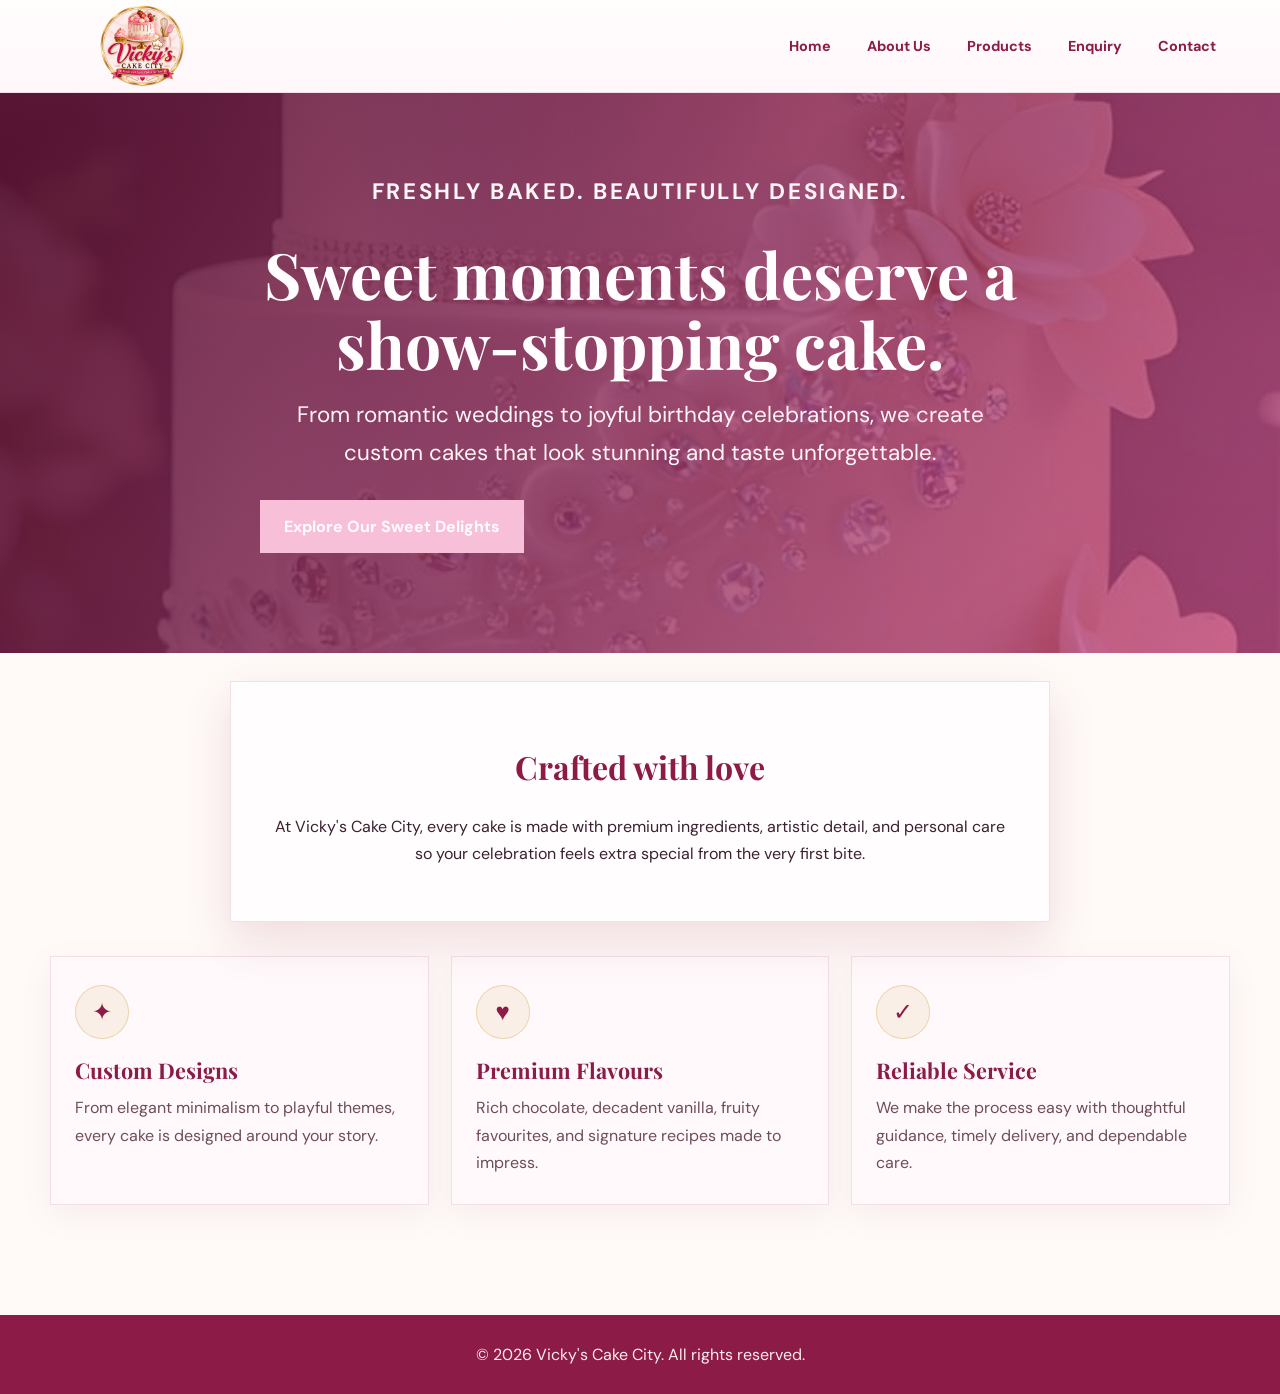
==== vicky's cake city website 2/index.html @ a7147075 "colour change" ====
<!DOCTYPE html>
<html lang="en">
<head>
    <meta charset="UTF-8">
    <meta name="viewport" content="width=device-width, initial-scale=1.0">
    <title>Vicky's Cake City - Premium Custom Cakes</title>
    <link rel="stylesheet" href="style.css">
</head>
<body>
    <header>
        <div class="header-container">
            <div class="logo-container">
                <a href="index.html"></a>
                <hr>
            </div>
            <nav class="main-nav">
                <ul>
                    <li><a href="index.html">Home</a></li>
                    <li><a href="about.html">About Us</a></li>
                    <li><a href="products.html">Products</a></li>
                    <li><a href="enquiry.html">Enquiry</a></li>
                    <li><a href="contact.html">Contact</a></li>
                </ul>
            </nav>
        </div>
    </header>

    <section class="hero">
        <div class="hero-inner">
            <div class="hero-content">
                <p class="eyebrow">Freshly baked. Beautifully designed.</p>
                <h1>Sweet moments deserve a show-stopping cake.</h1>
                <p>From romantic weddings to joyful birthday celebrations, we create custom cakes that look stunning and taste unforgettable.</p>
                <div class="hero-actions">
                    <a href="products.html" class="cta-button">Explore Our Sweet Delights</a>
                </div>
            </div>

        </div>
    </section>

    <div class="container home-page">
        <section class="intro-section home-intro">
            <h2>Crafted with love</h2>
            <p>At Vicky's Cake City, every cake is made with premium ingredients, artistic detail, and personal care so your celebration feels extra special from the very first bite.</p>
        </section>

        <section class="feature-grid">
            <article class="feature-card">
                <div class="feature-icon">✦</div>
                <h3>Custom Designs</h3>
                <p>From elegant minimalism to playful themes, every cake is designed around your story.</p>
            </article>
            <article class="feature-card">
                <div class="feature-icon">♥</div>
                <h3>Premium Flavours</h3>
                <p>Rich chocolate, decadent vanilla, fruity favourites, and signature recipes made to impress.</p>
            </article>
            <article class="feature-card">
                <div class="feature-icon">✓</div>
                <h3>Reliable Service</h3>
                <p>We make the process easy with thoughtful guidance, timely delivery, and dependable care.</p>
            </article>
        </section>

    </div>

    <footer>
        <p>&copy; 2026 Vicky's Cake City. All rights reserved.</p>
    </footer>
</body>
</html>
---- vicky's cake city website 2/style.css ----
@import url('https://fonts.googleapis.com/css2?family=DM+Sans:wght@400;500;600;700&family=Playfair+Display:wght@600;700;800&display=swap');

:root {
	--berry: #c81e67;
	--berry-dark: #8d1b47;
	--rose: #f7bfd8;
	--peach: #fdf0f4;
	--cream: #fffaf7;
	--gold: #d7af5d;
	--ink: #3a2130;
	--muted: #6d4d5b;
	--line: #f3dfe7;
	--white: #fffdfd;
	--shadow: 0 18px 45px rgba(140, 38, 85, 0.14);
}

* {
	box-sizing: border-box;
}

html {
	scroll-behavior: smooth;
}

body {
	margin: 0;
	color: var(--ink);
	background: var(--cream);
	font-family: 'DM Sans', sans-serif;
	line-height: 1.7;
}

img {
	display: block;
	max-width: 100%;
}

a {
	color: inherit;
}

header {
	background: var(--white);
	border-bottom: 1px solid var(--line);
}

.header-container {
	width: min(1180px, calc(100% - 48px));
	min-height: 92px;
	margin: 0 auto;
	display: flex;
	align-items: center;
	justify-content: space-between;
	gap: 28px;
}

.logo-container {
	flex: 0 0 auto;
	width: 185px;
	height: 82px;
	background: url('images/logo.png') center / contain no-repeat;
}

.logo-container a {
	display: block;
	width: 100%;
	height: 100%;
}

.logo-container hr,
header > hr,
.container > hr,
.product-card hr,
.map-grid > div > hr {
	display: none;
}

.logo-img {
	display: none;
}

.main-nav ul {
	display: flex;
	align-items: center;
	gap: 8px;
	padding: 0;
	margin: 0;
	list-style: none;
}

.main-nav a {
	display: block;
	padding: 10px 14px;
	color: var(--berry-dark);
	font-size: 0.9rem;
	font-weight: 700;
	text-decoration: none;
	transition: color 180ms ease, background 180ms ease;
}

.main-nav a:hover,
.main-nav a:focus-visible {
	color: var(--white);
	background: var(--berry);
}

header {
	background: linear-gradient(180deg, #fffdfd 0%, #fff7fa 100%);
}

.hero {
	min-height: 560px;
	padding: 80px 24px 90px;
	color: var(--white);
	background:
		linear-gradient(120deg, rgba(90, 18, 50, 0.92), rgba(216, 79, 137, 0.7)),
		url('images/product1.jpg') center / cover;
}

.hero-inner {
	width: min(1180px, calc(100% - 48px));
	margin: 0 auto;
	display: block;
}

.hero-content {
	max-width: 760px;
	margin: 0 auto;
	text-align: center;
}

.hero h1,
.container > h1 {
	margin: 0 auto 14px;
	color: var(--berry-dark);
	font-family: 'Playfair Display', Georgia, serif;
	font-size: clamp(2.3rem, 5vw, 4.7rem);
	line-height: 1.1;
}

.hero h1 {
	max-width: 780px;
	margin: 0 0 16px;
	color: var(--white);
}

.eyebrow {
	margin: 0 0 12px;
	color: var(--gold);
	font-size: 0.82rem;
	font-weight: 700;
	letter-spacing: 0.12em;
	text-transform: uppercase;
}

.eyebrow-dark {
	color: var(--berry);
}

.hero p {
	margin: 0 auto 32px;
	color: #fff5f7;
	font-size: clamp(1.1rem, 2vw, 1.4rem);
}

.hero-content p {
	margin: 0 0 28px;
}

.hero-actions {
	display: flex;
	flex-wrap: wrap;
	gap: 14px;
}

.secondary-btn {
	display: inline-block;
	padding: 13px 24px;
	border: 1px solid rgba(215, 175, 93, 0.9);
	color: var(--white);
	background: rgba(255, 255, 255, 0.08);
	font: inherit;
	font-weight: 700;
	text-decoration: none;
	backdrop-filter: blur(2px);
	transition: transform 180ms ease, background 180ms ease;
}

.secondary-btn:hover,
.secondary-btn:focus-visible {
	background: rgba(255, 255, 255, 0.18);
	transform: translateY(-2px);
}

.highlights {
	width: min(1180px, calc(100% - 48px));
	margin: -36px auto 0;
	display: grid;
	grid-template-columns: repeat(3, minmax(0, 1fr));
	gap: 18px;
	position: relative;
	z-index: 2;
}

.highlight-item {
	display: grid;
	gap: 10px;
	padding: 22px 20px;
	background: var(--white);
	border: 1px solid var(--line);
	box-shadow: var(--shadow);
	text-align: center;
}

.highlight-item strong {
	color: var(--berry-dark);
	font-size: clamp(1.7rem, 2vw, 2.4rem);
	font-family: 'Playfair Display', Georgia, serif;
}

.highlight-item span {
	color: var(--muted);
	font-weight: 600;
}

.cta-button,
.enquire-btn,
.submit-btn {
	display: inline-block;
	border: 0;
	padding: 13px 24px;
	color: var(--white);
	background: var(--rose);
	font: inherit;
	font-weight: 700;
	text-decoration: none;
	cursor: pointer;
	transition: transform 180ms ease, background 180ms ease, box-shadow 180ms ease;
}

.home-page {
	padding-top: 72px;
}

.home-intro {
	margin-top: 0;
}

.feature-grid {
	display: grid;
	grid-template-columns: repeat(3, minmax(0, 1fr));
	gap: 22px;
	margin: 34px 0 20px;
}

.feature-card {
	padding: 28px 24px;
	background: #fff9fb;
	border: 1px solid var(--line);
	box-shadow: 0 10px 30px rgba(157, 94, 117, 0.08);
}

.feature-icon {
	display: inline-flex;
	align-items: center;
	justify-content: center;
	width: 54px;
	height: 54px;
	margin-bottom: 18px;
	border: 1px solid rgba(215, 175, 93, 0.45);
	border-radius: 50%;
	background: rgba(215, 175, 93, 0.12);
	color: var(--berry-dark);
	font-size: 1.5rem;
}

.feature-card h3 {
	margin: 0 0 10px;
	font-size: 1.35rem;
}

.feature-card p {
	margin: 0;
	color: var(--muted);
}

.showcase {
	display: grid;
	grid-template-columns: 0.95fr 1.05fr;
	gap: 28px;
	align-items: center;
	margin-top: 50px;
}

.showcase-copy h2 {
	margin-top: 0;
	margin-bottom: 14px;
}

.showcase-copy p {
	color: var(--muted);
}

.showcase-list {
	margin: 24px 0 0;
	padding-left: 18px;
	color: var(--berry-dark);
	font-weight: 600;
}

.showcase-list li + li {
	margin-top: 10px;
}

.showcase-gallery {
	display: grid;
	grid-template-columns: repeat(2, minmax(0, 1fr));
	gap: 18px;
}

.gallery-item {
	overflow: hidden;
	border: 1px solid var(--line);
	background: var(--peach);
	box-shadow: var(--shadow);
}

.gallery-item img {
	width: 100%;
	height: 200px;
	object-fit: cover;
}

.gallery-item.tall {
	grid-row: span 2;
}

.gallery-item.tall img {
	height: 100%;
	min-height: 420px;
}

.cta-banner {
	display: flex;
	align-items: center;
	justify-content: space-between;
	gap: 20px;
	margin-top: 52px;
	padding: 30px 34px;
	background: linear-gradient(135deg, #fff7fa, #fbe7ef);
	border: 1px solid var(--line);
	box-shadow: var(--shadow);
}

.cta-banner h2 {
	margin: 0;
	font-size: clamp(1.7rem, 3vw, 2.5rem);
}

@media (max-width: 820px) {
	.hero-inner,
	.showcase,
	.feature-grid {
		grid-template-columns: 1fr;
	}

	.hero {
		padding-top: 60px;
	}

	.hero-content {
		max-width: none;
	}

	.hero-content {
		text-align: center;
	}

	.hero-actions {
		justify-content: center;
	}

	.highlights {
		grid-template-columns: repeat(3, minmax(0, 1fr));
	}

	.cta-banner {
		flex-direction: column;
		align-items: flex-start;
	}
}

@media (max-width: 560px) {
	.hero {
		min-height: 440px;
		padding: 52px 20px 70px;
	}

	.hero-inner,
	.highlights,
	.showcase-gallery,
	.feature-grid,
	.cta-banner {
		grid-template-columns: 1fr;
	}

	.hero-inner {
		width: min(100% - 32px, 1180px);
	}

	.highlights {
		width: min(100% - 32px, 1180px);
		grid-template-columns: 1fr;
		margin-top: -24px;
	}

	.cta-banner {
		padding: 24px 20px;
	}
}

.cta-button:hover,
.enquire-btn:hover,
.submit-btn:hover {
	background: var(--berry);
	box-shadow: 0 8px 18px rgba(61, 27, 43, 0.18);
	transform: translateY(-2px);
}

.container {
	width: min(1180px, calc(100% - 48px));
	margin: 0 auto;
	padding: 76px 0 90px;
}

.container > h1 {
	margin-bottom: 44px;
	text-align: center;
	font-size: clamp(2.2rem, 4vw, 3.6rem);
}

.intro-section,
.about-content,
.form-container,
.location-card,
.product-card,
.social-media {
	background: var(--white);
	border: 1px solid var(--line);
	box-shadow: var(--shadow);
}

.intro-section {
	max-width: 820px;
	margin: -48px auto 0;
	position: relative;
	padding: 38px 44px;
	text-align: center;
}

h2,
h3,
h4 {
	color: var(--berry-dark);
	font-family: 'Playfair Display', Georgia, serif;
	line-height: 1.25;
}

h2 {
	font-size: 2rem;
}

.about-content {
	margin: 0 auto 24px;
	padding: 30px 36px;
}

.about-content h2 {
	margin-top: 0;
}

.team,
.locations,
.products-grid,
.map-grid,
.contact-section {
	display: grid;
	gap: 24px;
}

.team {
	grid-template-columns: repeat(3, 1fr);
}

.team-member,
.product-info {
	padding: 26px;
}

.team-member {
	border-top: 4px solid var(--rose);
	background: var(--peach);
}

.team-member h3 {
	margin-top: 0;
	font-size: 1.25rem;
}

.products-grid {
	grid-template-columns: repeat(3, 1fr);
}

.product-card {
	overflow: hidden;
	display: flex;
	flex-direction: column;
}

.product-image {
	height: 220px !important;
	background: var(--peach);
}

.product-image img {
	width: 100%;
	height: 100%;
	object-fit: cover;
}

.product-info {
	display: flex;
	flex: 1;
	flex-direction: column;
}

.product-info h3 {
	margin: 0 0 8px;
	font-size: 1.45rem;
}

.product-info p {
	color: var(--muted);
}

.product-features {
	flex: 1;
	padding-left: 20px;
	color: var(--muted);
}

.product-features li::marker {
	color: var(--rose);
}

.enquire-btn {
	align-self: flex-start;
	margin-top: 18px;
}

.intro-text {
	max-width: 700px;
	margin: -20px auto 34px;
	text-align: center;
	color: var(--muted);
}

.form-container {
	padding: 34px;
}

.form-container form {
	display: grid;
	gap: 20px;
}

.form-row {
	display: grid;
	grid-template-columns: repeat(2, 1fr);
	gap: 20px;
}

.form-group {
	display: grid;
	gap: 7px;
}

label {
	color: var(--berry-dark);
	font-weight: 700;
}

input,
select,
textarea {
	width: 100%;
	border: 1px solid var(--line);
	border-radius: 0;
	padding: 12px 14px;
	color: var(--ink);
	background: #fffdfb;
	font: inherit;
}

input:focus,
select:focus,
textarea:focus {
	outline: 2px solid var(--rose);
	outline-offset: 2px;
}

textarea {
	min-height: 130px;
	resize: vertical;
}

.submit-btn {
	justify-self: start;
}

.success-message {
	display: none;
	margin-bottom: 24px;
	padding: 14px 18px;
	border-left: 4px solid #4c8b63;
	background: #eaf6ed;
	color: #285b39;
}

.locations {
	grid-template-columns: repeat(2, 1fr);
	margin-bottom: 54px;
}

.location-card {
	padding: 28px;
}

.location-card h3 {
	margin-top: 0;
	font-size: 1.5rem;
}

.location-label {
	color: var(--berry);
	font-weight: 700;
}

.map-grid {
	grid-template-columns: repeat(2, 1fr);
	margin-bottom: 54px;
}

.map-grid h3 {
	margin-bottom: 12px;
}

.map-placeholder {
	overflow: hidden;
	height: 300px;
	border: 1px solid var(--line);
}

.map-placeholder iframe {
	width: 100%;
	height: 100%;
}

.contact-section {
	grid-template-columns: minmax(0, 1.25fr) minmax(280px, 0.75fr);
	align-items: start;
}

.contact-section .form-container {
	box-shadow: none;
}

.contact-section .form-row {
	grid-template-columns: 1fr;
	gap: 20px;
}

.contact-section .form-group br {
	display: none;
}

.social-media {
	margin-top: 24px;
	padding: 24px;
}

.social-links {
	display: flex;
	flex-wrap: wrap;
	gap: 10px;
}

.social-links a {
	padding: 8px 12px;
	color: var(--berry);
	background: var(--peach);
	font-weight: 700;
	text-decoration: none;
}

footer {
	padding: 26px 24px;
	text-align: center;
	color: #fbeee9;
	background: var(--berry-dark);
}

footer p {
	margin: 0;
}

@media (max-width: 820px) {
	.header-container {
		align-items: flex-start;
		flex-direction: column;
		padding: 20px 0;
	}

	.main-nav ul {
		flex-wrap: wrap;
	}

	.main-nav a {
		padding: 8px 10px;
	}

	.team,
	.products-grid,
	.locations,
	.map-grid,
	.contact-section {
		grid-template-columns: repeat(2, 1fr);
	}

	.contact-section {
		display: grid;
	}
}

@media (max-width: 560px) {
	.header-container,
	.container {
		width: min(100% - 32px, 1180px);
	}

	.hero {
		min-height: 440px;
		padding: 82px 20px;
	}

	.container {
		padding: 54px 0 68px;
	}

	.intro-section {
		margin-top: -30px;
		padding: 28px 22px;
	}

	.about-content,
	.form-container,
	.location-card,
	.team-member,
	.product-info {
		padding: 22px;
	}

	.team,
	.products-grid,
	.locations,
	.map-grid,
	.contact-section,
	.form-row {
		grid-template-columns: 1fr;
	}

	.product-image {
		height: 240px !important;
	}
}
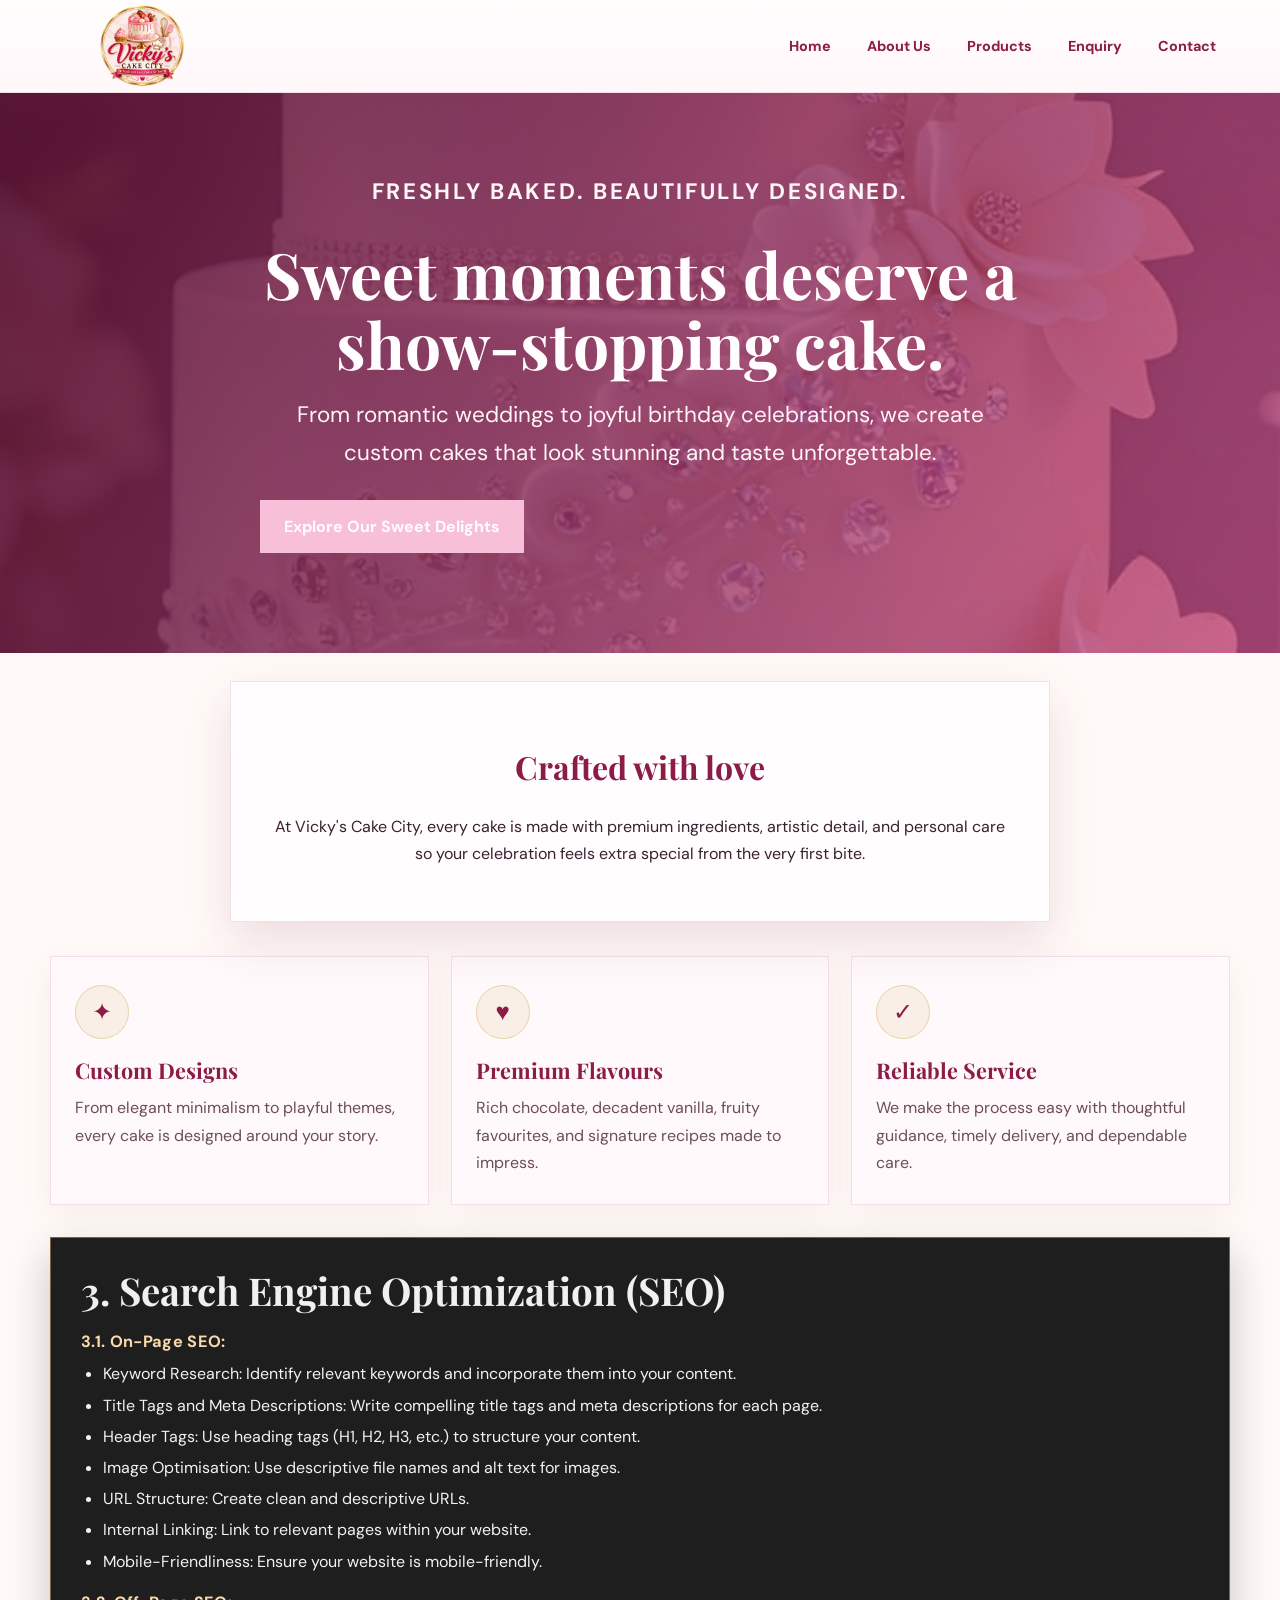
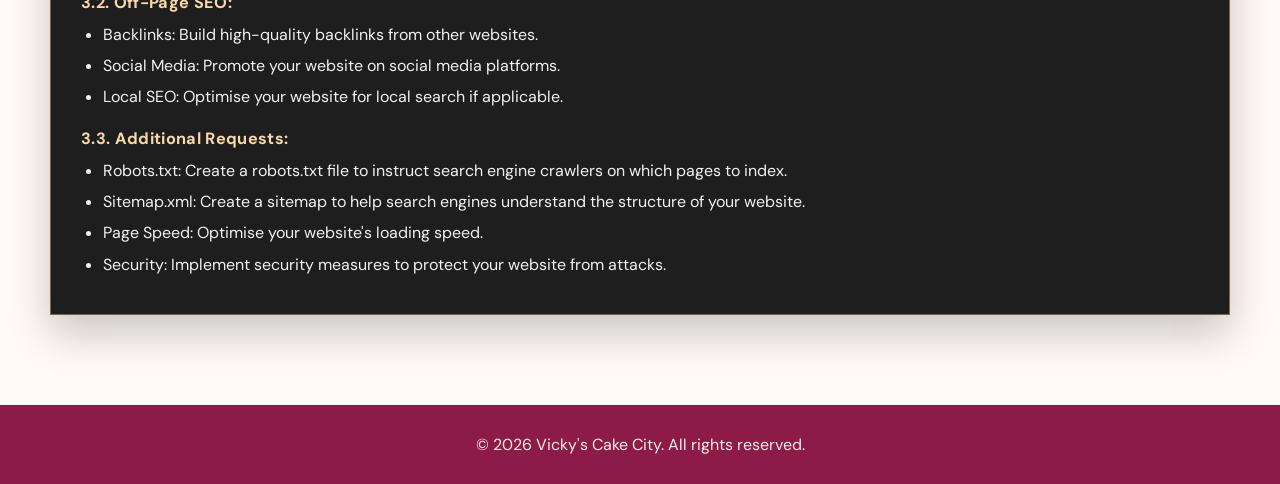
==== commit f14221c2: "SEO implemented" ====
--- a/vicky's cake city website 2/index.html
+++ b/vicky's cake city website 2/index.html
@@ -63,6 +63,42 @@
             </article>
         </section>
 
+        <section class="seo-panel">
+            <h2>3. Search Engine Optimization (SEO)</h2>
+
+            <div class="seo-block">
+                <h3>3.1. On-Page SEO:</h3>
+                <ul>
+                    <li>Keyword Research: Identify relevant keywords and incorporate them into your content.</li>
+                    <li>Title Tags and Meta Descriptions: Write compelling title tags and meta descriptions for each page.</li>
+                    <li>Header Tags: Use heading tags (H1, H2, H3, etc.) to structure your content.</li>
+                    <li>Image Optimisation: Use descriptive file names and alt text for images.</li>
+                    <li>URL Structure: Create clean and descriptive URLs.</li>
+                    <li>Internal Linking: Link to relevant pages within your website.</li>
+                    <li>Mobile-Friendliness: Ensure your website is mobile-friendly.</li>
+                </ul>
+            </div>
+
+            <div class="seo-block">
+                <h3>3.2. Off-Page SEO:</h3>
+                <ul>
+                    <li>Backlinks: Build high-quality backlinks from other websites.</li>
+                    <li>Social Media: Promote your website on social media platforms.</li>
+                    <li>Local SEO: Optimise your website for local search if applicable.</li>
+                </ul>
+            </div>
+
+            <div class="seo-block">
+                <h3>3.3. Additional Requests:</h3>
+                <ul>
+                    <li>Robots.txt: Create a robots.txt file to instruct search engine crawlers on which pages to index.</li>
+                    <li>Sitemap.xml: Create a sitemap to help search engines understand the structure of your website.</li>
+                    <li>Page Speed: Optimise your website's loading speed.</li>
+                    <li>Security: Implement security measures to protect your website from attacks.</li>
+                </ul>
+            </div>
+        </section>
+
     </div>
 
     <footer>
--- a/vicky's cake city website 2/style.css
+++ b/vicky's cake city website 2/style.css
@@ -284,6 +284,43 @@
 	color: var(--muted);
 }
 
+.seo-panel {
+	margin-top: 32px;
+	padding: 28px 30px 18px;
+	background: #1e1e1e;
+	border: 1px solid rgba(215, 175, 93, 0.5);
+	box-shadow: 0 18px 40px rgba(10, 10, 10, 0.22);
+}
+
+.seo-panel h2 {
+	margin: 0 0 18px;
+	color: #f2f0ef;
+	font-size: clamp(1.7rem, 3vw, 2.4rem);
+}
+
+.seo-block {
+	margin-bottom: 18px;
+}
+
+.seo-block h3 {
+	margin: 0 0 8px;
+	color: #f8d9a9;
+	font-size: 1.02rem;
+	font-family: 'DM Sans', sans-serif;
+	letter-spacing: 0.02em;
+}
+
+.seo-block ul {
+	margin: 0;
+	padding-left: 22px;
+	color: #f3f2f0;
+	line-height: 1.7;
+}
+
+.seo-block li + li {
+	margin-top: 4px;
+}
+
 .showcase {
 	display: grid;
 	grid-template-columns: 0.95fr 1.05fr;
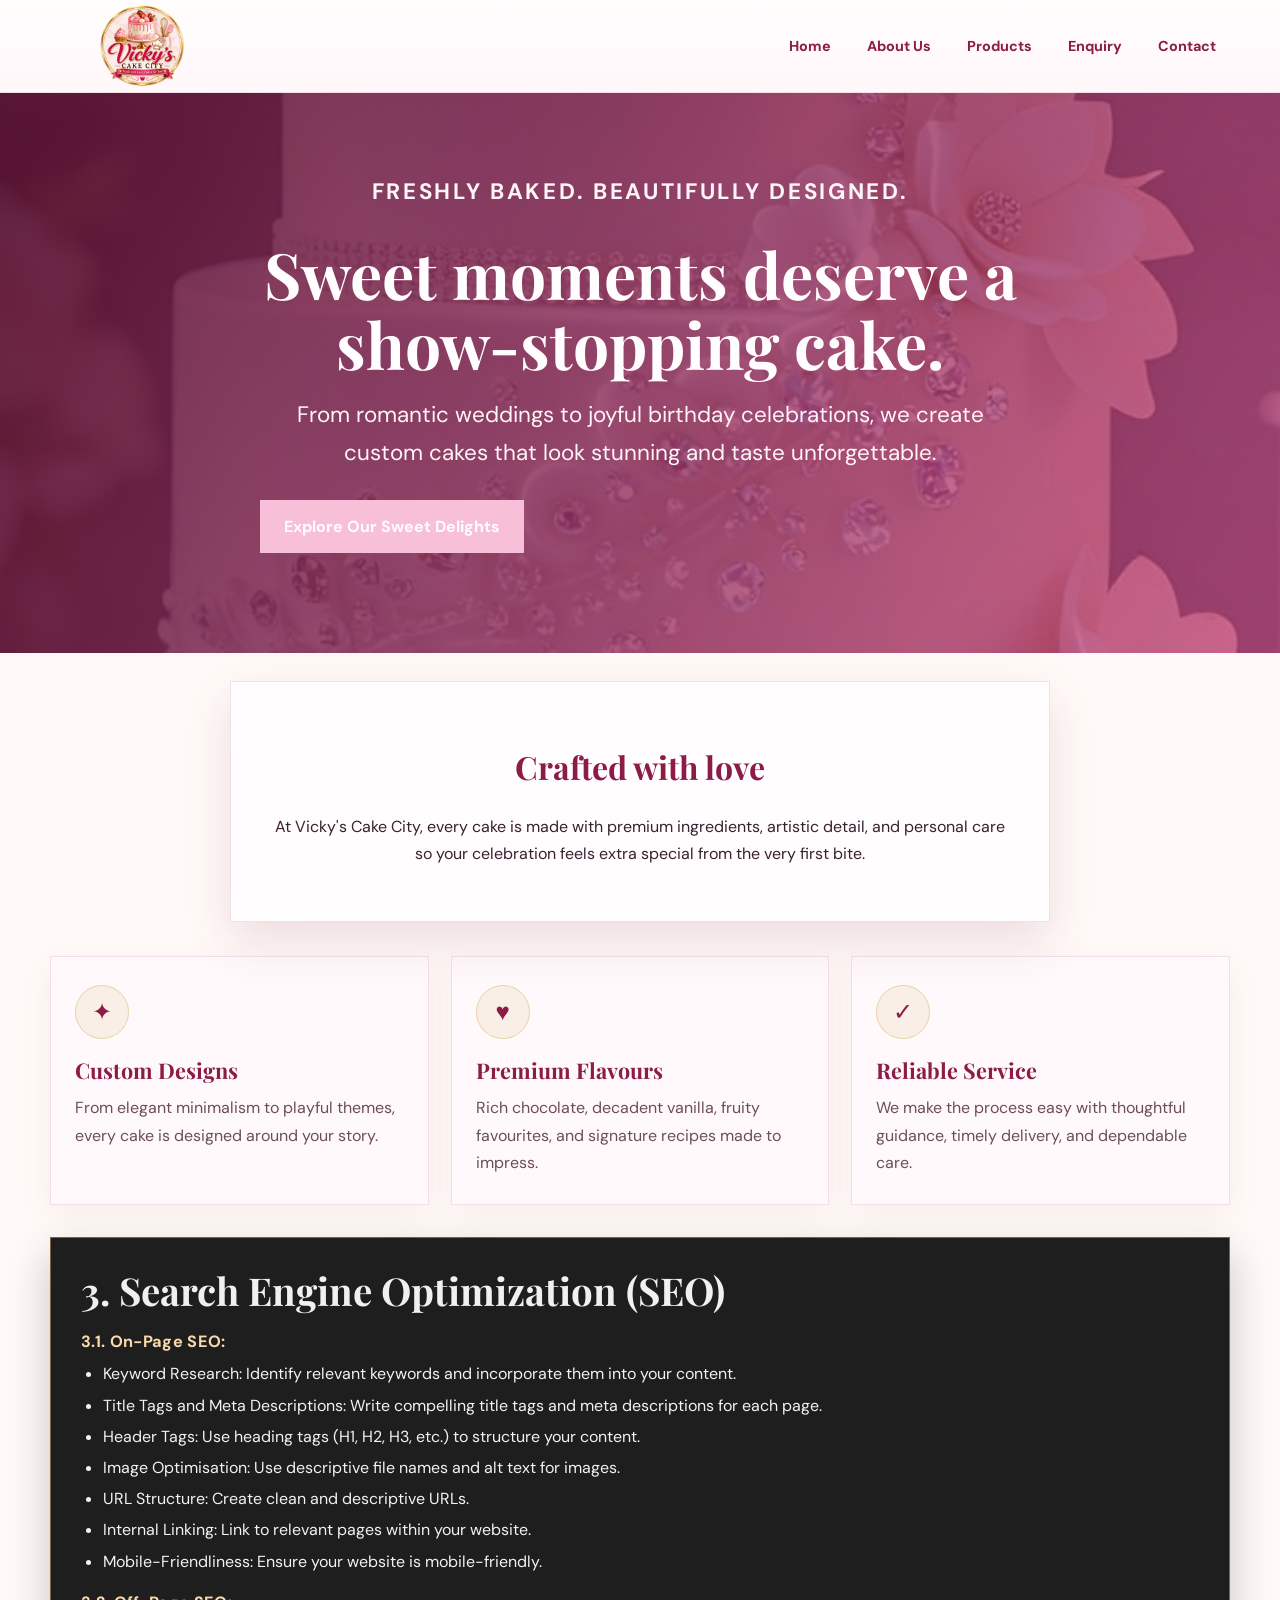
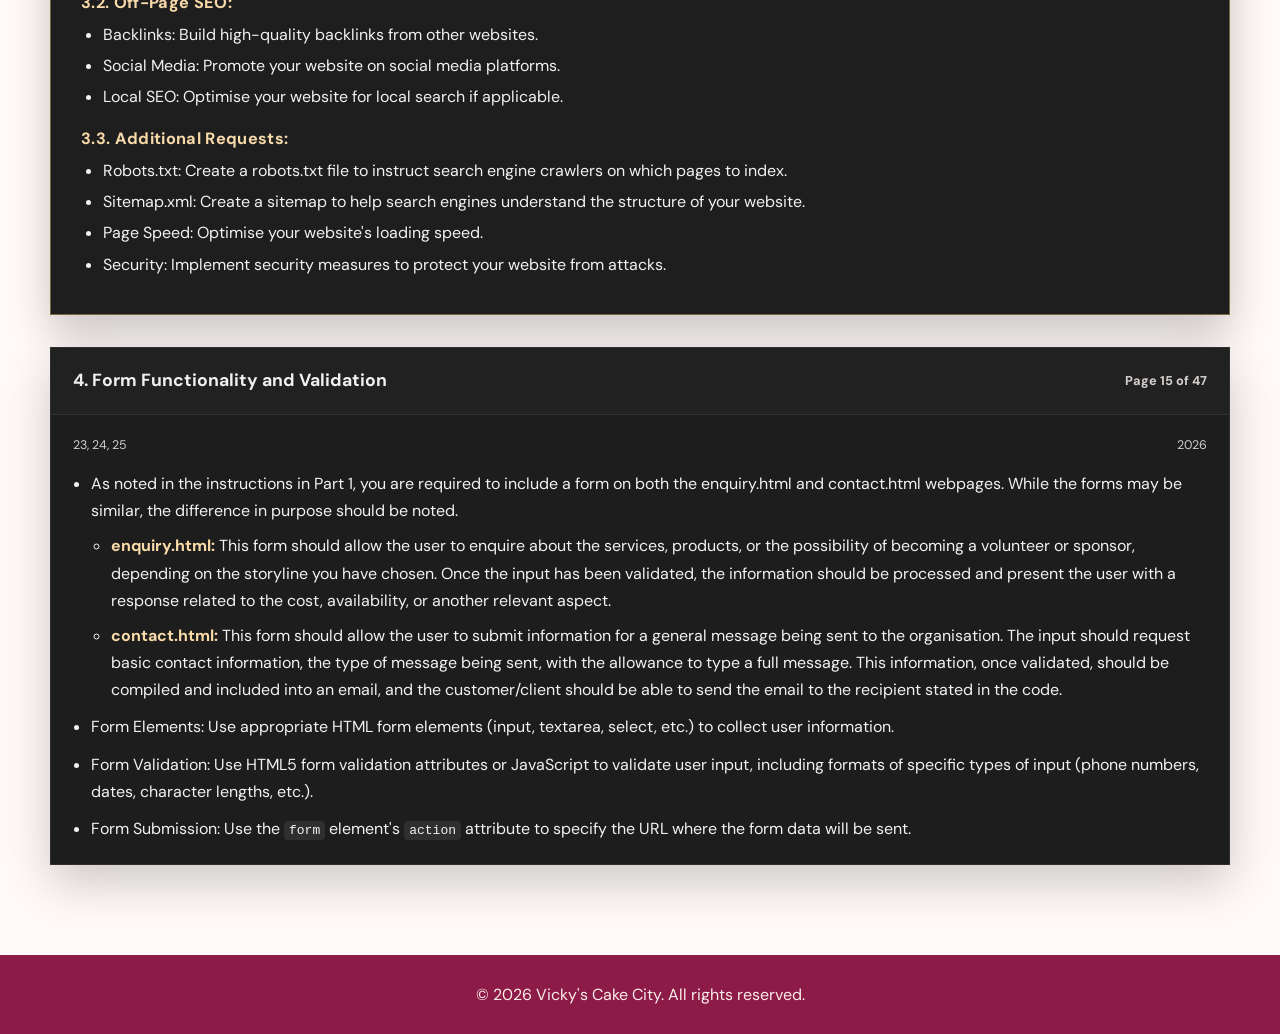
==== commit 0b4f5e05: "functionality" ====
--- a/vicky's cake city website 2/index.html
+++ b/vicky's cake city website 2/index.html
@@ -99,6 +99,33 @@
             </div>
         </section>
 
+        <section class="task-panel">
+            <div class="task-panel-header">
+                <span>4. Form Functionality and Validation</span>
+                <span class="document-meta">Page 15 of 47</span>
+            </div>
+
+            <div class="task-panel-body">
+                <div class="doc-meta-row">
+                    <span>23, 24, 25</span>
+                    <span>2026</span>
+                </div>
+
+                <ul class="doc-list">
+                    <li>
+                        <span class="bullet-title">As noted in the instructions in Part 1, you are required to include a form on both the enquiry.html and contact.html webpages. While the forms may be similar, the difference in purpose should be noted.</span>
+                        <ul>
+                            <li><strong>enquiry.html:</strong> This form should allow the user to enquire about the services, products, or the possibility of becoming a volunteer or sponsor, depending on the storyline you have chosen. Once the input has been validated, the information should be processed and present the user with a response related to the cost, availability, or another relevant aspect.</li>
+                            <li><strong>contact.html:</strong> This form should allow the user to submit information for a general message being sent to the organisation. The input should request basic contact information, the type of message being sent, with the allowance to type a full message. This information, once validated, should be compiled and included into an email, and the customer/client should be able to send the email to the recipient stated in the code.</li>
+                        </ul>
+                    </li>
+                    <li>Form Elements: Use appropriate HTML form elements (input, textarea, select, etc.) to collect user information.</li>
+                    <li>Form Validation: Use HTML5 form validation attributes or JavaScript to validate user input, including formats of specific types of input (phone numbers, dates, character lengths, etc.).</li>
+                    <li>Form Submission: Use the <code>form</code> element's <code>action</code> attribute to specify the URL where the form data will be sent.</li>
+                </ul>
+            </div>
+        </section>
+
     </div>
 
     <footer>
--- a/vicky's cake city website 2/style.css
+++ b/vicky's cake city website 2/style.css
@@ -321,6 +321,75 @@
 	margin-top: 4px;
 }
 
+.task-panel {
+	margin-top: 32px;
+	padding: 0;
+	background: #1d1d1d;
+	border: 1px solid rgba(255, 255, 255, 0.08);
+	box-shadow: 0 18px 45px rgba(0, 0, 0, 0.2);
+	color: #f3f2f0;
+}
+
+.task-panel-header {
+	display: flex;
+	justify-content: space-between;
+	align-items: center;
+	gap: 16px;
+	padding: 18px 22px;
+	background: rgba(255, 255, 255, 0.02);
+	border-bottom: 1px solid rgba(255, 255, 255, 0.08);
+	font-size: 1.1rem;
+	font-weight: 700;
+	color: #f2f0ef;
+}
+
+.document-meta {
+	font-size: 0.8rem;
+	color: #d6d1ce;
+}
+
+.task-panel-body {
+	padding: 20px 22px 12px;
+}
+
+.doc-meta-row {
+	display: flex;
+	justify-content: space-between;
+	gap: 12px;
+	margin-bottom: 14px;
+	color: #d0d0d0;
+	font-size: 0.78rem;
+}
+
+.doc-list {
+	margin: 0;
+	padding-left: 18px;
+	line-height: 1.7;
+}
+
+.doc-list > li {
+	margin-bottom: 10px;
+}
+
+.doc-list li ul {
+	margin-top: 8px;
+	padding-left: 20px;
+}
+
+.doc-list li ul li {
+	margin-top: 8px;
+}
+
+.doc-list strong {
+	color: #f9dba8;
+}
+
+.doc-list code {
+	background: rgba(255, 255, 255, 0.08);
+	padding: 2px 5px;
+	border-radius: 4px;
+}
+
 .showcase {
 	display: grid;
 	grid-template-columns: 0.95fr 1.05fr;
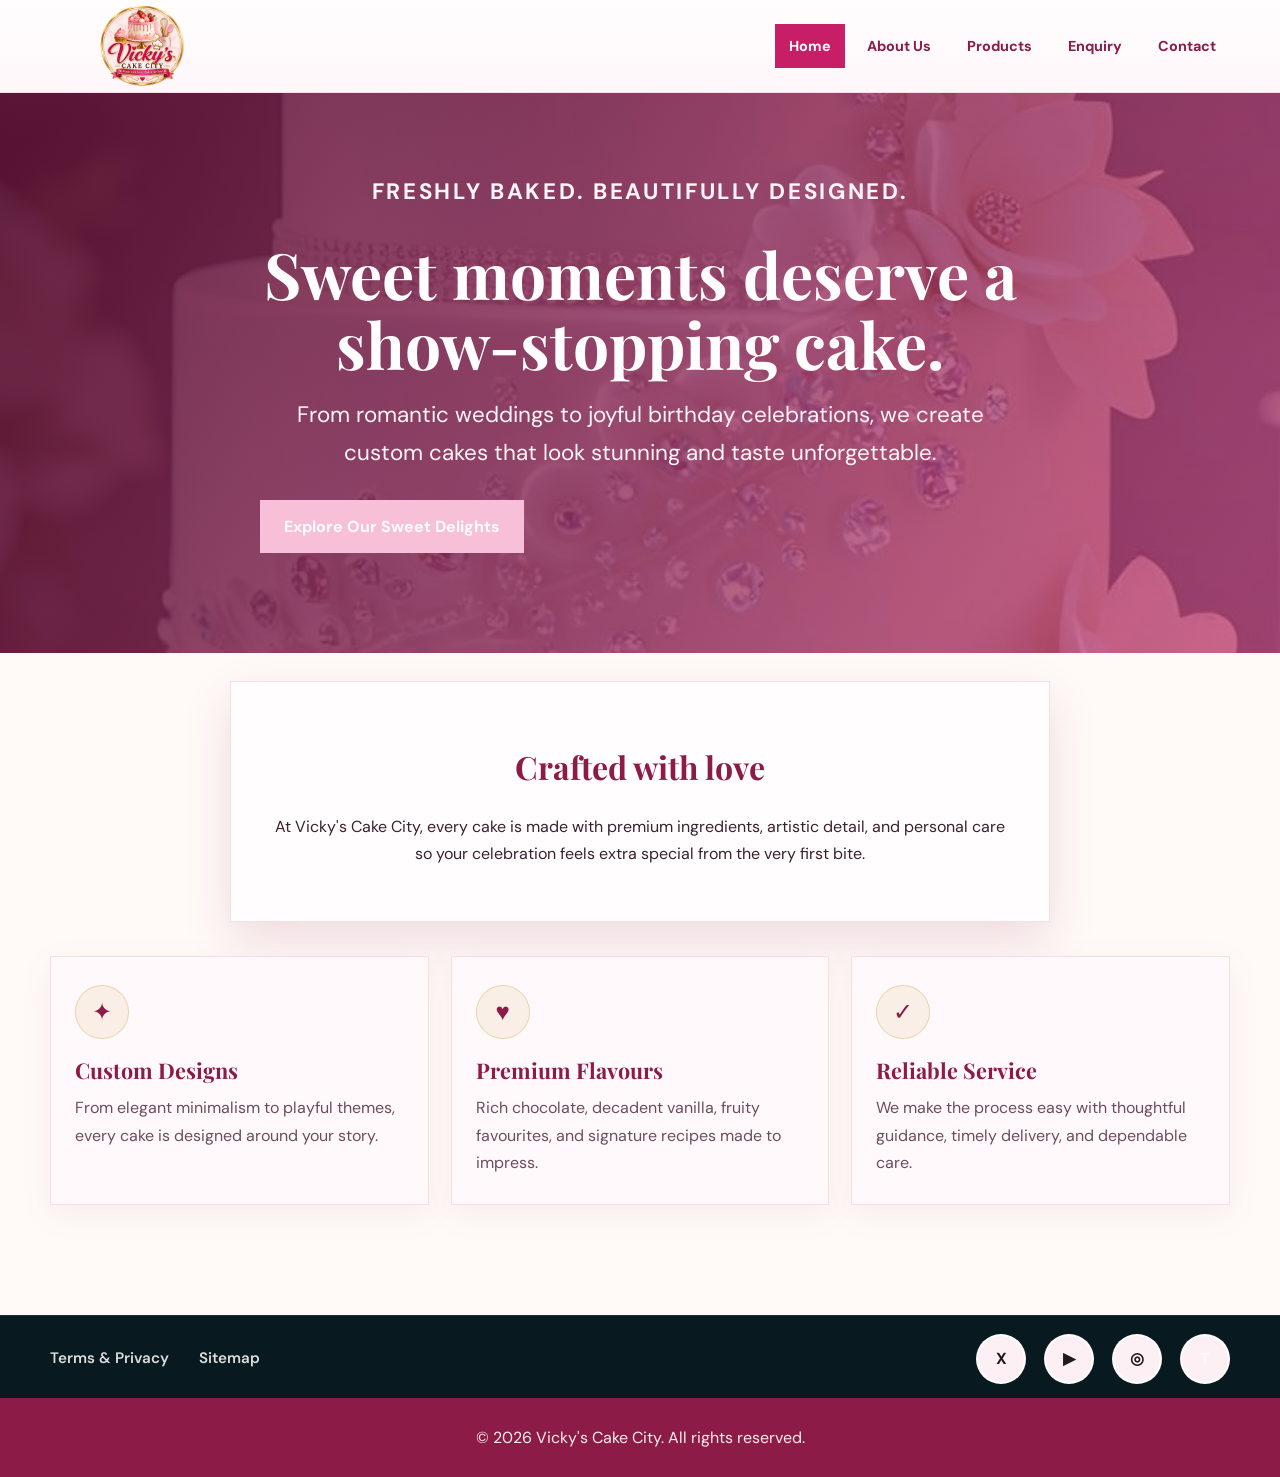
==== commit 0904c99d: "improved website" ====
--- a/vicky's cake city website 2/index.html
+++ b/vicky's cake city website 2/index.html
@@ -25,9 +25,9 @@
         </div>
     </header>
 
-    <section class="hero">
+    <section class="hero reveal">
         <div class="hero-inner">
-            <div class="hero-content">
+            <div class="hero-content reveal">
                 <p class="eyebrow">Freshly baked. Beautifully designed.</p>
                 <h1>Sweet moments deserve a show-stopping cake.</h1>
                 <p>From romantic weddings to joyful birthday celebrations, we create custom cakes that look stunning and taste unforgettable.</p>
@@ -40,96 +40,49 @@
     </section>
 
     <div class="container home-page">
-        <section class="intro-section home-intro">
+        <section class="intro-section home-intro reveal">
             <h2>Crafted with love</h2>
             <p>At Vicky's Cake City, every cake is made with premium ingredients, artistic detail, and personal care so your celebration feels extra special from the very first bite.</p>
         </section>
 
         <section class="feature-grid">
-            <article class="feature-card">
+            <article class="feature-card reveal">
                 <div class="feature-icon">✦</div>
                 <h3>Custom Designs</h3>
                 <p>From elegant minimalism to playful themes, every cake is designed around your story.</p>
             </article>
-            <article class="feature-card">
+            <article class="feature-card reveal">
                 <div class="feature-icon">♥</div>
                 <h3>Premium Flavours</h3>
                 <p>Rich chocolate, decadent vanilla, fruity favourites, and signature recipes made to impress.</p>
             </article>
-            <article class="feature-card">
+            <article class="feature-card reveal">
                 <div class="feature-icon">✓</div>
                 <h3>Reliable Service</h3>
                 <p>We make the process easy with thoughtful guidance, timely delivery, and dependable care.</p>
             </article>
         </section>
+    </div>
 
-        <section class="seo-panel">
-            <h2>3. Search Engine Optimization (SEO)</h2>
-
-            <div class="seo-block">
-                <h3>3.1. On-Page SEO:</h3>
-                <ul>
-                    <li>Keyword Research: Identify relevant keywords and incorporate them into your content.</li>
-                    <li>Title Tags and Meta Descriptions: Write compelling title tags and meta descriptions for each page.</li>
-                    <li>Header Tags: Use heading tags (H1, H2, H3, etc.) to structure your content.</li>
-                    <li>Image Optimisation: Use descriptive file names and alt text for images.</li>
-                    <li>URL Structure: Create clean and descriptive URLs.</li>
-                    <li>Internal Linking: Link to relevant pages within your website.</li>
-                    <li>Mobile-Friendliness: Ensure your website is mobile-friendly.</li>
-                </ul>
+    <div class="social-strip reveal">
+        <div class="social-strip-inner">
+            <div class="footer-links">
+                <a href="#">Terms &amp; Privacy</a>
+                <a href="#">Sitemap</a>
             </div>
 
-            <div class="seo-block">
-                <h3>3.2. Off-Page SEO:</h3>
-                <ul>
-                    <li>Backlinks: Build high-quality backlinks from other websites.</li>
-                    <li>Social Media: Promote your website on social media platforms.</li>
-                    <li>Local SEO: Optimise your website for local search if applicable.</li>
-                </ul>
+            <div class="social-links" aria-label="Social media links">
+                <a href="#" class="social-button" aria-label="X">X</a>
+                <a href="#" class="social-button" aria-label="YouTube">▶</a>
+                <a href="#" class="social-button" aria-label="Instagram">◎</a>
+                <a href="#" class="social-button primary" aria-label="TikTok">T</a>
             </div>
-
-            <div class="seo-block">
-                <h3>3.3. Additional Requests:</h3>
-                <ul>
-                    <li>Robots.txt: Create a robots.txt file to instruct search engine crawlers on which pages to index.</li>
-                    <li>Sitemap.xml: Create a sitemap to help search engines understand the structure of your website.</li>
-                    <li>Page Speed: Optimise your website's loading speed.</li>
-                    <li>Security: Implement security measures to protect your website from attacks.</li>
-                </ul>
-            </div>
-        </section>
-
-        <section class="task-panel">
-            <div class="task-panel-header">
-                <span>4. Form Functionality and Validation</span>
-                <span class="document-meta">Page 15 of 47</span>
-            </div>
-
-            <div class="task-panel-body">
-                <div class="doc-meta-row">
-                    <span>23, 24, 25</span>
-                    <span>2026</span>
-                </div>
-
-                <ul class="doc-list">
-                    <li>
-                        <span class="bullet-title">As noted in the instructions in Part 1, you are required to include a form on both the enquiry.html and contact.html webpages. While the forms may be similar, the difference in purpose should be noted.</span>
-                        <ul>
-                            <li><strong>enquiry.html:</strong> This form should allow the user to enquire about the services, products, or the possibility of becoming a volunteer or sponsor, depending on the storyline you have chosen. Once the input has been validated, the information should be processed and present the user with a response related to the cost, availability, or another relevant aspect.</li>
-                            <li><strong>contact.html:</strong> This form should allow the user to submit information for a general message being sent to the organisation. The input should request basic contact information, the type of message being sent, with the allowance to type a full message. This information, once validated, should be compiled and included into an email, and the customer/client should be able to send the email to the recipient stated in the code.</li>
-                        </ul>
-                    </li>
-                    <li>Form Elements: Use appropriate HTML form elements (input, textarea, select, etc.) to collect user information.</li>
-                    <li>Form Validation: Use HTML5 form validation attributes or JavaScript to validate user input, including formats of specific types of input (phone numbers, dates, character lengths, etc.).</li>
-                    <li>Form Submission: Use the <code>form</code> element's <code>action</code> attribute to specify the URL where the form data will be sent.</li>
-                </ul>
-            </div>
-        </section>
-
+        </div>
     </div>
 
     <footer>
-        <p>&copy; 2026 Vicky's Cake City. All rights reserved.</p>
+        <p>&copy; <span data-year></span> Vicky's Cake City. All rights reserved.</p>
     </footer>
+    <script src="script.js"></script>
 </body>
 </html>
--- a/vicky's cake city website 2/style.css
+++ b/vicky's cake city website 2/style.css
@@ -99,9 +99,21 @@
 }
 
 .main-nav a:hover,
-.main-nav a:focus-visible {
+.main-nav a:focus-visible,
+.main-nav a.active {
 	color: var(--white);
 	background: var(--berry);
+}
+
+.reveal {
+	opacity: 0;
+	transform: translateY(24px);
+	transition: opacity 0.8s ease, transform 0.8s ease;
+}
+
+.reveal.is-visible {
+	opacity: 1;
+	transform: translateY(0);
 }
 
 header {
@@ -809,6 +821,107 @@
 	text-decoration: none;
 }
 
+.social-strip {
+	background: #081a20;
+	border-top: 1px solid rgba(255, 255, 255, 0.08);
+	padding: 18px 24px 14px;
+}
+
+.social-strip-inner {
+	width: min(1180px, calc(100% - 48px));
+	margin: 0 auto;
+	display: flex;
+	align-items: center;
+	justify-content: space-between;
+	gap: 24px;
+}
+
+.footer-links {
+	display: flex;
+	align-items: center;
+	gap: 30px;
+	flex-wrap: wrap;
+}
+
+.footer-links a {
+	color: #f4f3f0;
+	font-size: 0.95rem;
+	font-weight: 600;
+	text-decoration: none;
+	opacity: 0.9;
+}
+
+.social-links {
+	display: flex;
+	align-items: center;
+	gap: 18px;
+}
+
+.social-button {
+	position: relative;
+	display: inline-flex;
+	align-items: center;
+	justify-content: center;
+	width: 50px;
+	height: 50px;
+	border: 2px solid rgba(255, 255, 255, 0.9);
+	border-radius: 50%;
+	color: #ffffff;
+	font-size: 1rem;
+	font-weight: 800;
+	text-decoration: none;
+	overflow: hidden;
+	background: rgba(255, 255, 255, 0.02);
+	transition: transform 180ms ease, border-color 180ms ease;
+	z-index: 0;
+}
+
+.social-button::before {
+	content: "";
+	position: absolute;
+	left: 0;
+	right: 0;
+	bottom: 0;
+	height: 0;
+	background: linear-gradient(180deg, #f7bfd8 0%, #c81e67 100%);
+	transition: height 0.7s ease;
+	z-index: -1;
+}
+
+.social-button:hover,
+.social-button:focus-visible {
+	transform: translateY(-2px);
+	border-color: rgba(255, 255, 255, 1);
+}
+
+.social-button:hover::before,
+.social-button:focus-visible::before {
+	height: 100%;
+}
+
+.social-button.primary::before {
+	background: linear-gradient(180deg, #f7bfd8 0%, #c81e67 100%);
+}
+
+.social-button.primary {
+	border-color: rgba(255, 255, 255, 0.9);
+	color: #fffaf7;
+}
+
+.social-button:not(.primary)::before {
+	background: linear-gradient(180deg, #fefefe 0%, #f7bfd8 100%);
+}
+
+.social-button:not(.primary) {
+	color: #1f1b1d;
+}
+
+.social-button span,
+.social-button {
+	position: relative;
+	z-index: 1;
+}
+
 footer {
 	padding: 26px 24px;
 	text-align: center;
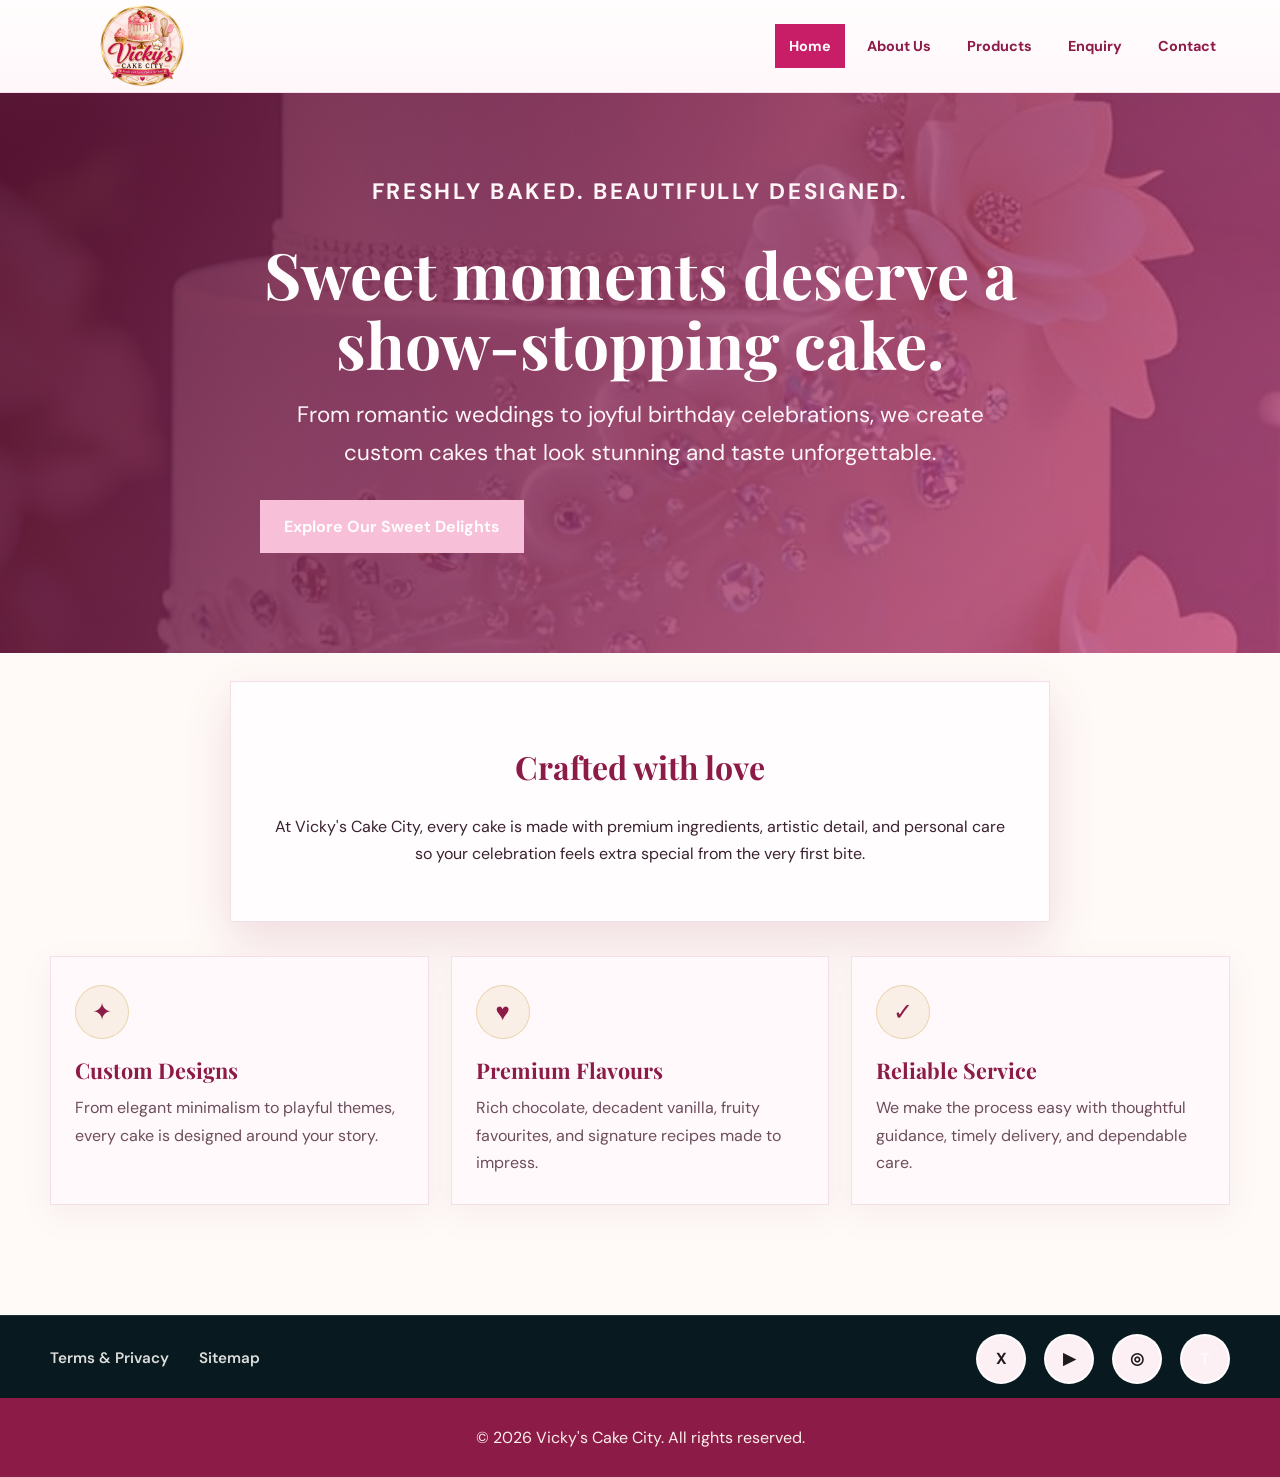
==== commit 530fb2a0: "sitemap" ====
--- a/vicky's cake city website 2/index.html
+++ b/vicky's cake city website 2/index.html
@@ -3,6 +3,12 @@
 <head>
     <meta charset="UTF-8">
     <meta name="viewport" content="width=device-width, initial-scale=1.0">
+    <meta name="description" content="Vicky's Cake City creates custom cakes for weddings, birthdays, corporate events and special celebrations in Gauteng, South Africa.">
+    <meta name="keywords" content="custom cakes, wedding cakes, birthday cakes, Gauteng bakery, Vicky's Cake City, cake delivery South Africa">
+    <meta name="robots" content="index, follow">
+    <meta property="og:title" content="Vicky's Cake City | Custom Cakes in Gauteng">
+    <meta property="og:description" content="Premium custom cakes for birthdays, weddings, engagements and corporate events.">
+    <meta property="og:type" content="website">
     <title>Vicky's Cake City - Premium Custom Cakes</title>
     <link rel="stylesheet" href="style.css">
 </head>
@@ -13,6 +19,7 @@
                 <a href="index.html"></a>
                 <hr>
             </div>
+            <button class="nav-toggle" type="button" aria-label="Toggle navigation" aria-expanded="false">☰</button>
             <nav class="main-nav">
                 <ul>
                     <li><a href="index.html">Home</a></li>
@@ -83,6 +90,6 @@
     <footer>
         <p>&copy; <span data-year></span> Vicky's Cake City. All rights reserved.</p>
     </footer>
-    <script src="script.js"></script>
+    <script src="java/script.js"></script>
 </body>
 </html>
--- a/vicky's cake city website 2/style.css
+++ b/vicky's cake city website 2/style.css
@@ -95,7 +95,7 @@
 	font-size: 0.9rem;
 	font-weight: 700;
 	text-decoration: none;
-	transition: color 180ms ease, background 180ms ease;
+	transition: color 180ms ease, background 180ms ease, transform 180ms ease;
 }
 
 .main-nav a:hover,
@@ -105,15 +105,39 @@
 	background: var(--berry);
 }
 
+.nav-toggle {
+	display: none;
+	align-items: center;
+	justify-content: center;
+	width: 48px;
+	height: 48px;
+	border: 1px solid var(--line);
+	background: var(--white);
+	color: var(--berry-dark);
+	font-size: 1.5rem;
+	cursor: pointer;
+	transition: transform 180ms ease, border-color 180ms ease, background 180ms ease;
+}
+
+.nav-toggle:hover,
+.nav-toggle:focus-visible,
+.nav-toggle.is-open {
+	background: var(--peach);
+	border-color: var(--rose);
+}
+
 .reveal {
 	opacity: 0;
-	transform: translateY(24px);
-	transition: opacity 0.8s ease, transform 0.8s ease;
+	transform: translate3d(0, 28px, 0);
+	filter: blur(4px);
+	transition: opacity 0.8s cubic-bezier(0.2, 0.8, 0.2, 1), transform 0.8s cubic-bezier(0.2, 0.8, 0.2, 1), filter 0.8s ease;
+	transition-delay: var(--reveal-delay, 0ms);
 }
 
 .reveal.is-visible {
 	opacity: 1;
-	transform: translateY(0);
+	transform: translate3d(0, 0, 0);
+	filter: blur(0);
 }
 
 header {
@@ -506,6 +530,40 @@
 		flex-direction: column;
 		align-items: flex-start;
 	}
+
+	.header-container {
+		position: relative;
+		padding: 16px 0;
+	}
+
+	.nav-toggle {
+		display: inline-flex;
+	}
+
+	.main-nav {
+		display: none;
+		width: 100%;
+	}
+
+	.main-nav.is-open {
+		display: block;
+	}
+
+	.main-nav ul {
+		flex-direction: column;
+		align-items: stretch;
+		gap: 0;
+		padding-top: 12px;
+	}
+
+	.main-nav li + li {
+		border-top: 1px solid var(--line);
+	}
+
+	.main-nav a {
+		padding: 12px 14px;
+		border-radius: 0;
+	}
 }
 
 @media (max-width: 560px) {
@@ -713,18 +771,34 @@
 textarea {
 	width: 100%;
 	border: 1px solid var(--line);
-	border-radius: 0;
+	border-radius: 10px;
 	padding: 12px 14px;
 	color: var(--ink);
 	background: #fffdfb;
 	font: inherit;
+	transition: border-color 180ms ease, box-shadow 180ms ease, background 180ms ease;
 }
 
 input:focus,
 select:focus,
 textarea:focus {
-	outline: 2px solid var(--rose);
-	outline-offset: 2px;
+	outline: none;
+	border-color: var(--berry);
+	box-shadow: 0 0 0 4px rgba(200, 30, 103, 0.12);
+}
+
+input.is-invalid,
+select.is-invalid,
+textarea.is-invalid {
+	border-color: #d14343;
+	background: #fff4f4;
+	box-shadow: 0 0 0 4px rgba(209, 67, 67, 0.08);
+}
+
+input:invalid,
+select:invalid,
+textarea:invalid {
+	box-shadow: none;
 }
 
 textarea {
@@ -743,6 +817,8 @@
 	border-left: 4px solid #4c8b63;
 	background: #eaf6ed;
 	color: #285b39;
+	border-radius: 10px;
+	box-shadow: 0 8px 20px rgba(76, 139, 99, 0.12);
 }
 
 .locations {
